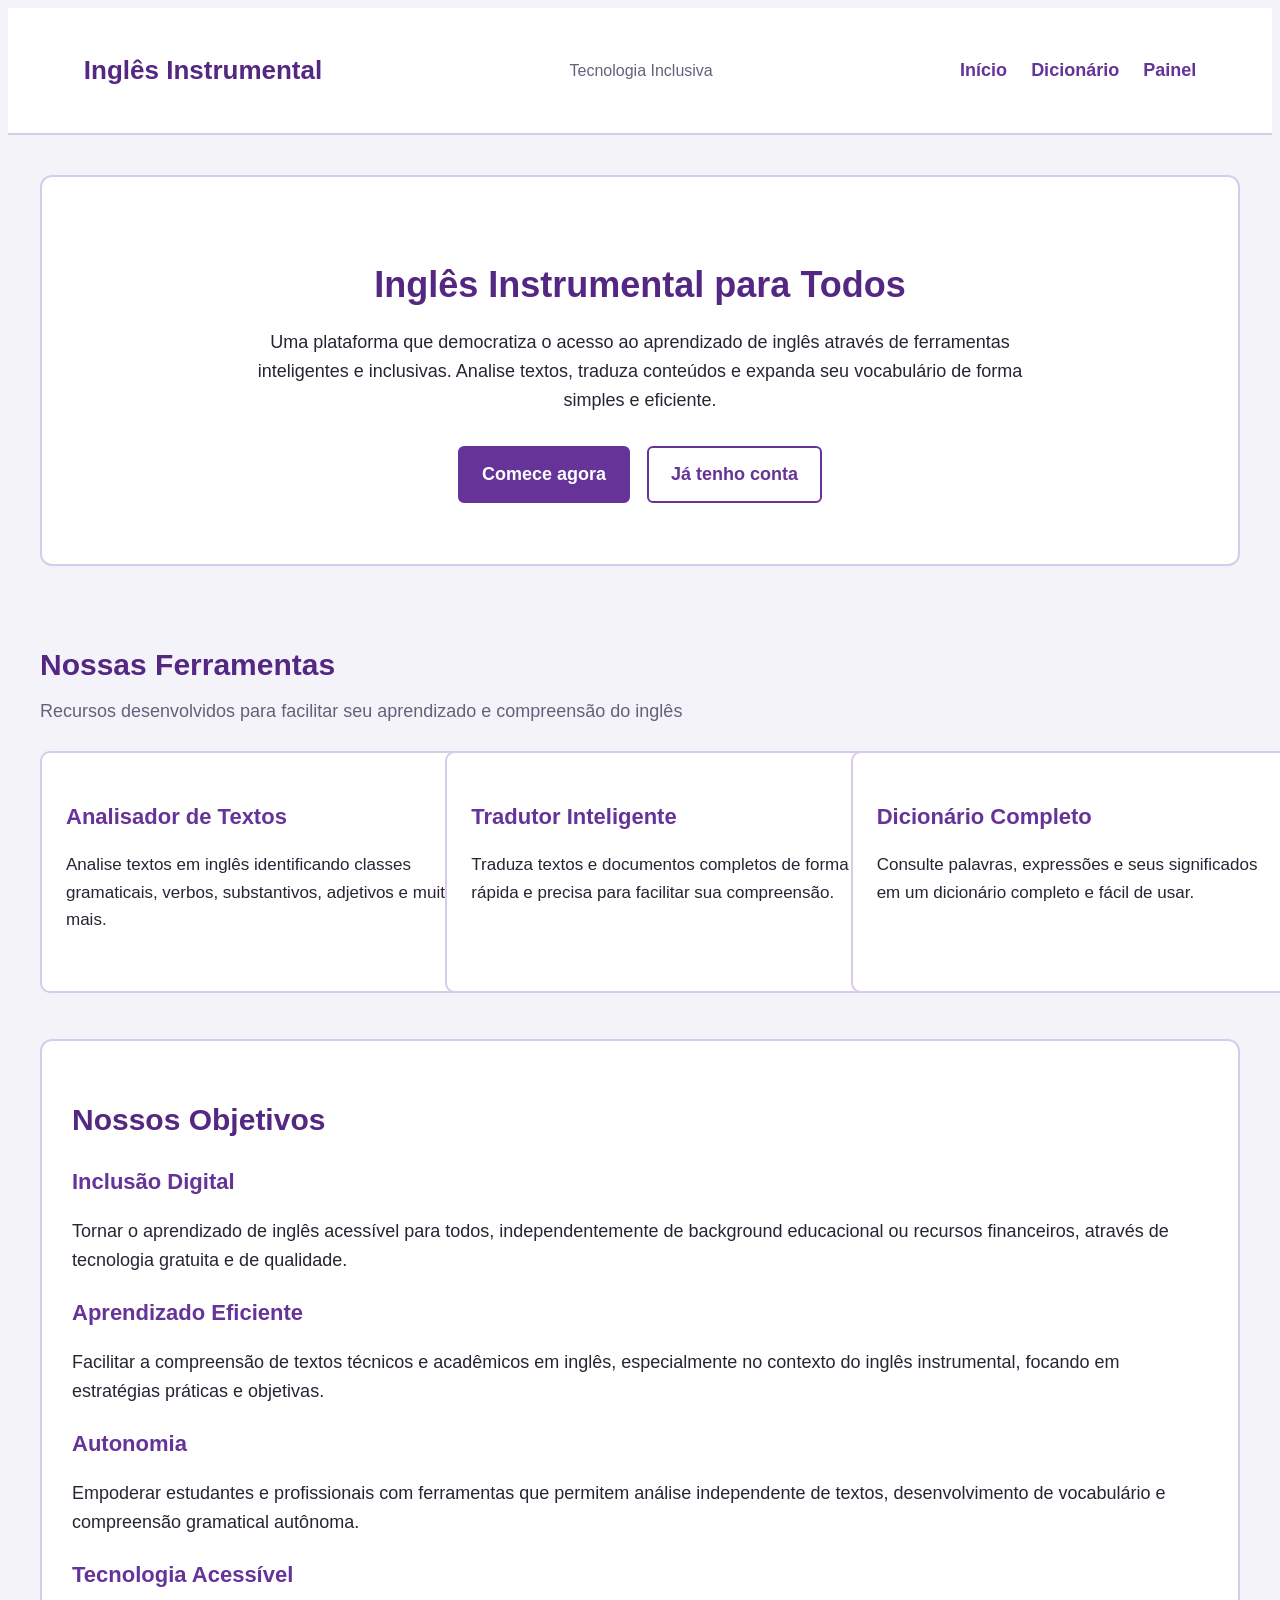
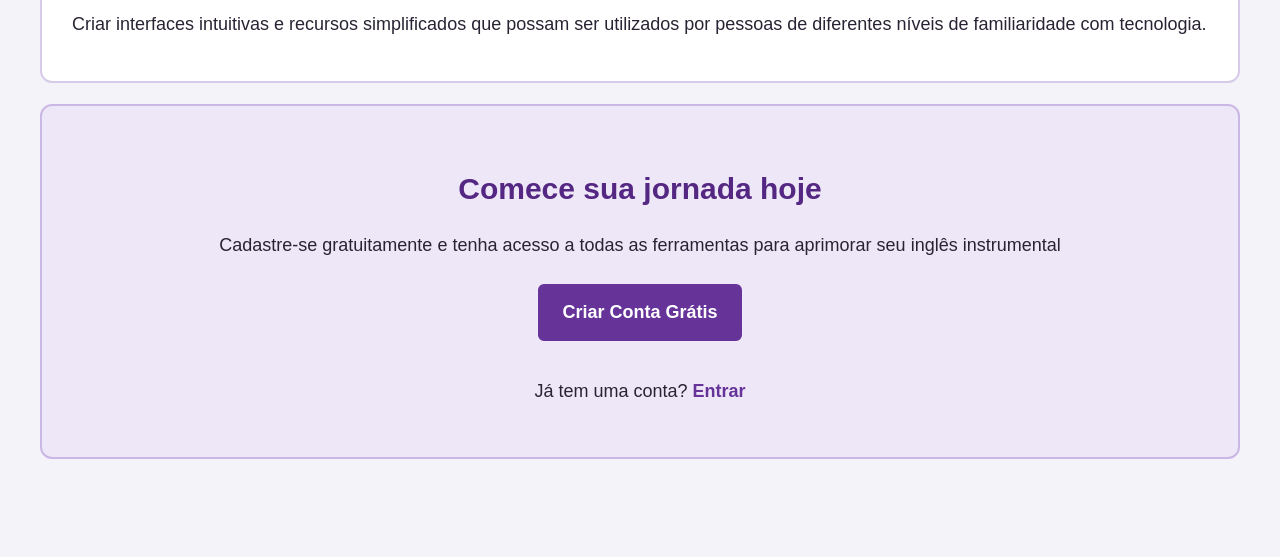
==== pages/index.html @ 8ae05403 "subindo paginas" ====
<!DOCTYPE html>
<html lang="pt-br">
<head>
    <meta charset="UTF-8">
    <meta name="viewport" content="width=device-width, initial-scale=1.0">
    <link rel="stylesheet" href="../css/index.css">
    <title>Introdução</title>
</head>
<body>
    <header>
        <h2 class="nome-site">Inglês Instrumental</h2>
        <span>Tecnologia Inclusiva</span>
        
        <section>
            <a href="">Início</a>
            <a href="">Dicionário</a>
            <a href="">Painel</a>
        </section>
    </header>
    <main>
        <section class="intro">
            <h1>Inglês Instrumental para Todos</h1>
            
            <p>Uma plataforma que democratiza o acesso ao aprendizado de inglês através de ferramentas inteligentes e inclusivas. Analise textos, traduza conteúdos e expanda seu vocabulário de forma simples e eficiente.</p>
            
            <a href="">Comece agora</a>
            <a href="">Já tenho conta</a>
        </section>

        <section>
            <h2>Nossas Ferramentas</h2>
            <span>Recursos desenvolvidos para facilitar seu aprendizado e compreensão do inglês</span>

            <section class="card">
                <h3>Analisador de Textos</h3>
                <p>Analise textos em inglês identificando classes gramaticais, verbos, substantivos, adjetivos e muito mais.</p>
            </section>

            <section class="card">
                <h3>Tradutor Inteligente</h3>
                <p>Traduza textos e documentos completos de forma rápida e precisa para facilitar sua compreensão.</p>
            </section>

            <section class="card">
                <h3>Dicionário Completo</h3>
                <p>Consulte palavras, expressões e seus significados em um dicionário completo e fácil de usar.</p>
            </section>

            <section class="objetivos">
                <h2>Nossos Objetivos</h2>
                <h3>Inclusão Digital</h3>
                <p>Tornar o aprendizado de inglês acessível para todos, independentemente de background educacional ou recursos financeiros, através de tecnologia gratuita e de qualidade.</p>

                <h3>Aprendizado Eficiente</h3>
                <p>Facilitar a compreensão de textos técnicos e acadêmicos em inglês, especialmente no contexto do inglês instrumental, focando em estratégias práticas e objetivas.</p>

                <h3>Autonomia</h3>
                <p>Empoderar estudantes e profissionais com ferramentas que permitem análise independente de textos, desenvolvimento de vocabulário e compreensão gramatical autônoma.</p>

                <h3>Tecnologia Acessível</h3>
                <p>Criar interfaces intuitivas e recursos simplificados que possam ser utilizados por pessoas de diferentes níveis de familiaridade com tecnologia.</p>
            </section>

            <section class="criar-conta">
                <h2>Comece sua jornada hoje</h2>
                <p>Cadastre-se gratuitamente e tenha acesso a todas as ferramentas para aprimorar seu inglês instrumental</p>
                <a href="">Criar Conta Grátis</a>
                <p>Já tem uma conta? <a href="">Entrar</a></p>
            </section>
        </section>
    </main>
</body>
</html>
---- css/index.css ----
```css
/* CONFIGURAÇÃO GERAL */
* {
    margin: 0;
    padding: 0;
    box-sizing: border-box;
}

body {
    font-family: Arial, sans-serif;
    font-size: 18px;
    line-height: 1.6;
    color: #292333;
    background-color: #f5f3fa;
}

a {
    color: #663399;
    text-decoration: none;
}

a:hover {
    text-decoration: underline;
}

/* CABEÇALHO */
header {
    display: flex;
    align-items: center;
    justify-content: space-between;
    flex-wrap: wrap;
    gap: 20px;

    padding: 20px 6%;
    background-color: #ffffff;
    border-bottom: 2px solid #d8cbea;
}

.nome-site {
    font-size: 26px;
    color: #542783;
}

header span {
    font-size: 16px;
    color: #666078;
}

header section {
    display: flex;
    gap: 24px;
    flex-wrap: wrap;
}

header a {
    font-weight: bold;
}

/* CONTEÚDO PRINCIPAL */
main {
    width: 100%;
    max-width: 1200px;
    margin: 0 auto;
    padding: 40px 30px;
}

/* APRESENTAÇÃO INICIAL */
.intro {
    padding: 55px 35px;
    margin-bottom: 50px;

    text-align: center;
    background-color: #ffffff;
    border: 2px solid #d8cbea;
    border-radius: 12px;
}

.intro h1 {
    margin-bottom: 20px;
    font-size: 36px;
    line-height: 1.3;
    color: #542783;
}

.intro p {
    max-width: 800px;
    margin: 0 auto 25px;
}

.intro a {
    display: inline-block;
    margin: 6px;
    padding: 12px 22px;

    border: 2px solid #663399;
    border-radius: 6px;
    background-color: #663399;
    color: #ffffff;
    font-weight: bold;
}

.intro a + a {
    background-color: #ffffff;
    color: #663399;
}

/* SEÇÃO DE FERRAMENTAS */
main > section:nth-child(2) {
    display: grid;
    grid-template-columns: repeat(3, minmax(0, 1fr));
    gap: 16px;

    margin-bottom: 50px;
}

main > section:nth-child(2) > h2,
main > section:nth-child(2) > span {
    grid-column: 1 / -1;
}

main > section:nth-child(2) > h2 {
    margin-bottom: -8px;
    font-size: 30px;
    color: #542783;
}

main > section:nth-child(2) > span {
    margin-bottom: 10px;
    color: #666078;
}

/* CARDS DAS FERRAMENTAS */
main > section:nth-child(2) > .card {
    width: 100%;
    min-width: 0;
    min-height: 190px;
    margin: 0;
    padding: 24px;

    background-color: #ffffff;
    border: 2px solid #d8cbea;
    border-radius: 10px;
}

.card h3 {
    margin-bottom: 12px;
    font-size: 22px;
    color: #663399;
}

.card p {
    font-size: 17px;
}

/* OBJETIVOS */
.objetivos {
    grid-column: 1 / -1;

    margin-top: 30px;
    padding: 30px;

    background-color: #ffffff;
    border: 2px solid #d8cbea;
    border-radius: 12px;
}

.objetivos h2 {
    margin-bottom: 20px;
    font-size: 30px;
    color: #542783;
}

.objetivos h3 {
    margin-top: 20px;
    margin-bottom: 6px;
    font-size: 22px;
    color: #663399;
}

.objetivos p {
    margin-bottom: 12px;
}

/* CHAMADA PARA CADASTRO */
.criar-conta {
    grid-column: 1 / -1;

    margin-top: 5px;
    padding: 35px 25px;

    text-align: center;
    background-color: #eee7f7;
    border: 2px solid #cbb7e5;
    border-radius: 12px;
}

.criar-conta h2 {
    margin-bottom: 12px;
    font-size: 30px;
    color: #542783;
}

.criar-conta p {
    margin-bottom: 16px;
}

.criar-conta > a {
    display: inline-block;
    margin: 8px 0 18px;
    padding: 12px 22px;

    background-color: #663399;
    border: 2px solid #663399;
    border-radius: 6px;
    color: #ffffff;
    font-weight: bold;
}

.criar-conta p a {
    font-weight: bold;
}

/* FOCO DO TECLADO */
a:focus-visible {
    outline: 3px solid #292333;
    outline-offset: 4px;
}

/* TABLETS */
@media (max-width: 850px) {
    header {
        justify-content: center;
        text-align: center;
    }

    header section {
        justify-content: center;
        width: 100%;
    }

    main > section:nth-child(2) {
        grid-template-columns: repeat(2, minmax(0, 1fr));
    }

    .intro h1 {
        font-size: 32px;
    }
}

/* CELULARES */
@media (max-width: 550px) {
    body {
        font-size: 17px;
    }

    header {
        padding: 20px;
    }

    header section {
        justify-content: center;
        gap: 16px;
    }

    main {
        padding: 25px 16px;
    }

    .intro {
        padding: 30px 20px;
    }

    .intro h1 {
        font-size: 28px;
    }

    .intro a {
        display: block;
        margin: 12px 0;
    }

    main > section:nth-child(2) {
        grid-template-columns: 1fr;
    }

    main > section:nth-child(2) > h2 {
        font-size: 26px;
    }

    .card {
        min-height: auto;
    }

    .card h3,
    .objetivos h3 {
        font-size: 20px;
    }

    .objetivos {
        padding: 22px 18px;
    }

    .objetivos h2,
    .criar-conta h2 {
        font-size: 26px;
    }

    .criar-conta {
        padding: 28px 18px;
    }
}
```
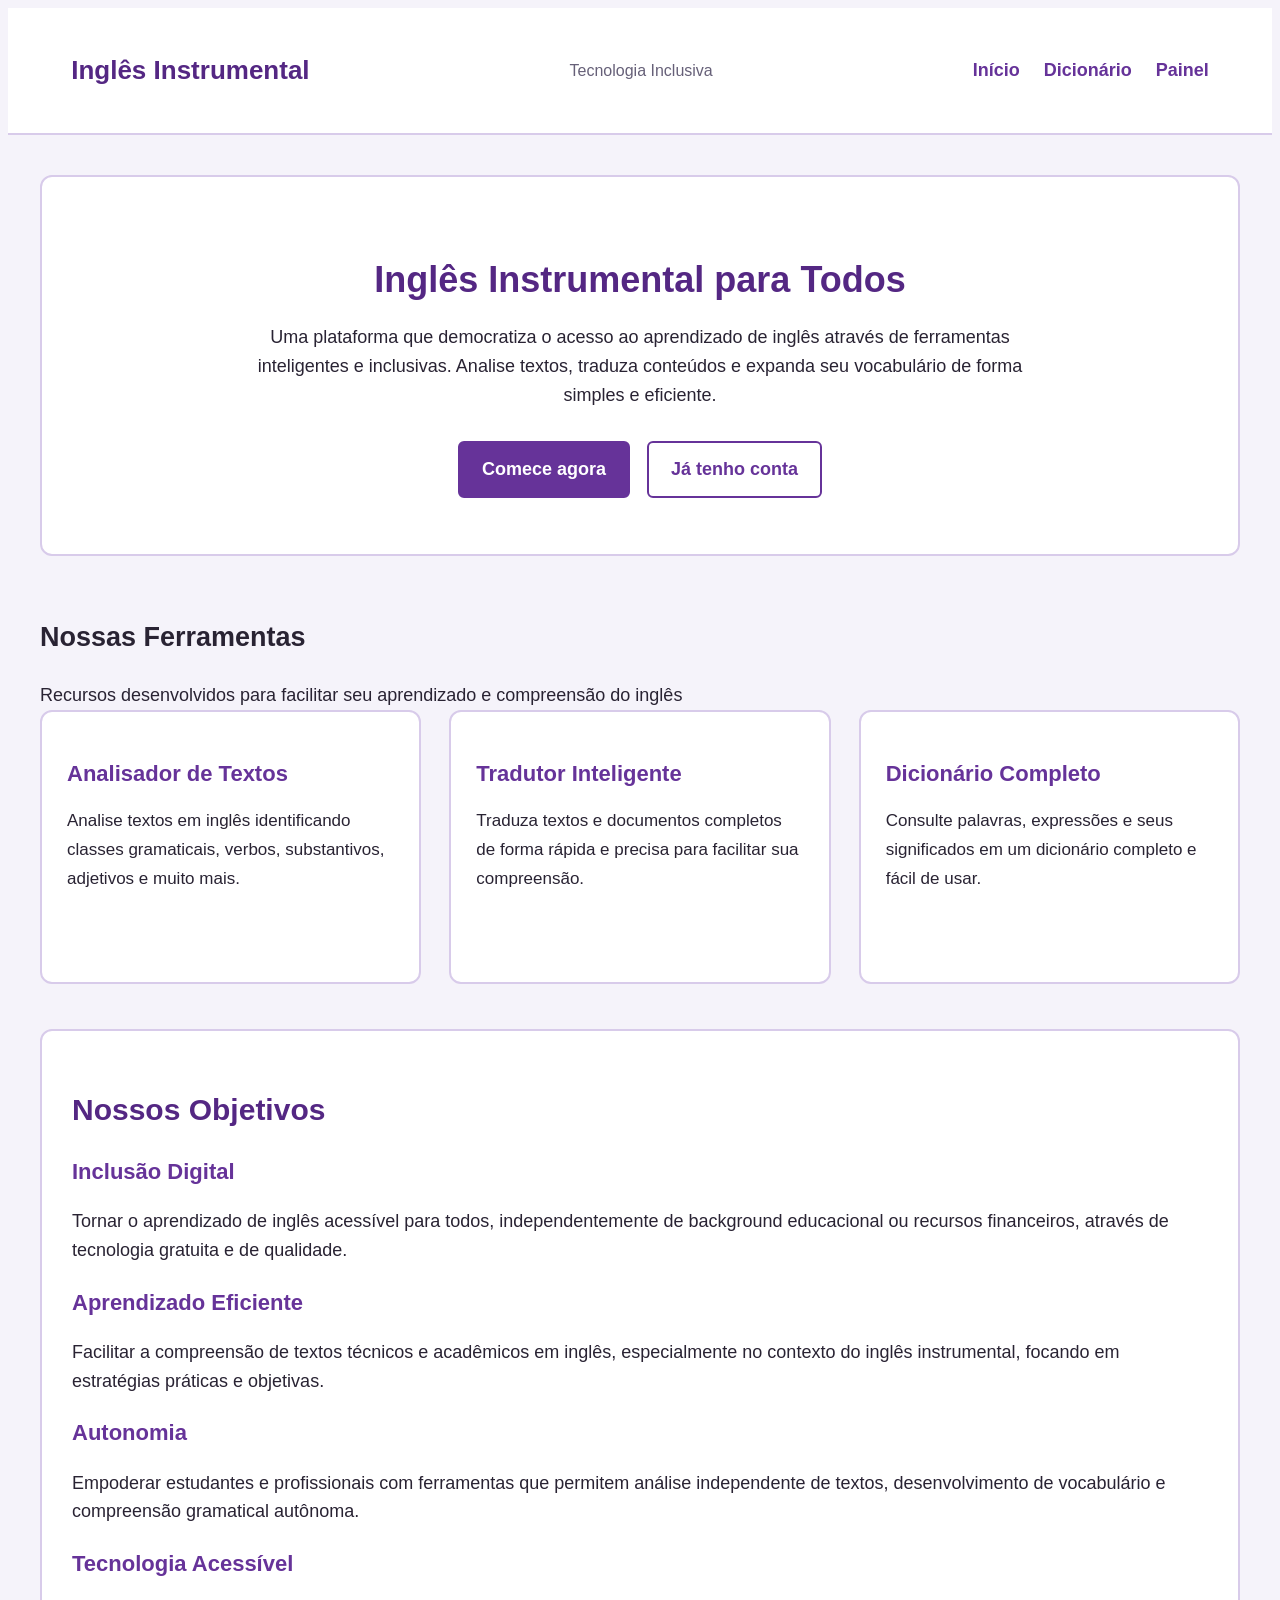
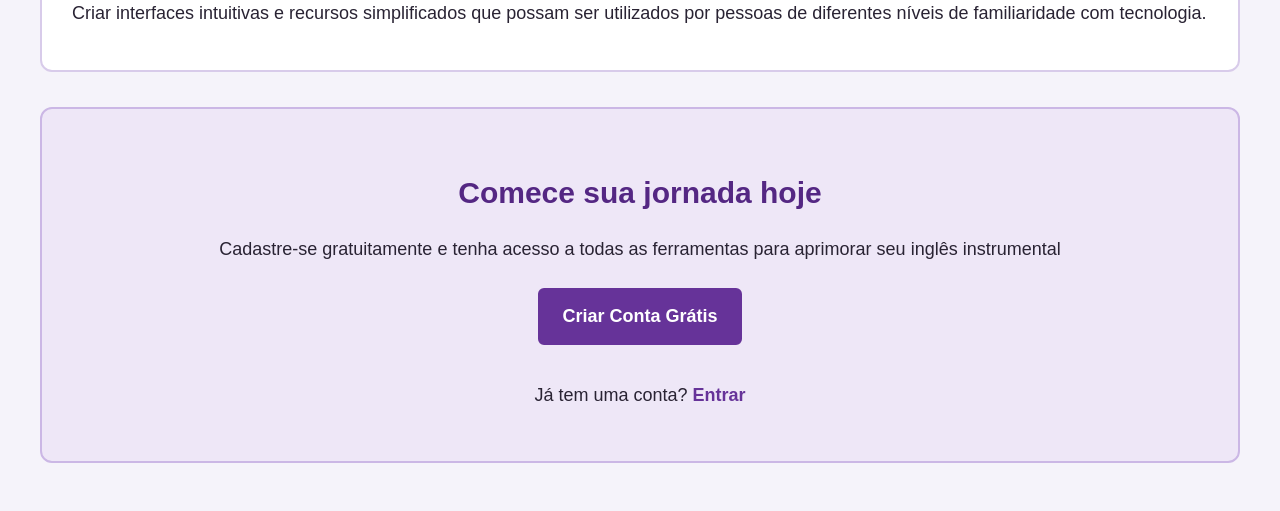
==== commit dbd82060: "corrigindo o espaçamento dos cards" ====
--- a/pages/index.html
+++ b/pages/index.html
@@ -31,6 +31,7 @@
             <h2>Nossas Ferramentas</h2>
             <span>Recursos desenvolvidos para facilitar seu aprendizado e compreensão do inglês</span>
 
+            <div class="ferramentas-grid">
             <section class="card">
                 <h3>Analisador de Textos</h3>
                 <p>Analise textos em inglês identificando classes gramaticais, verbos, substantivos, adjetivos e muito mais.</p>
@@ -45,6 +46,7 @@
                 <h3>Dicionário Completo</h3>
                 <p>Consulte palavras, expressões e seus significados em um dicionário completo e fácil de usar.</p>
             </section>
+            </div>
 
             <section class="objetivos">
                 <h2>Nossos Objetivos</h2>
--- a/css/index.css
+++ b/css/index.css
@@ -1,5 +1,8 @@
 ```css
-/* CONFIGURAÇÃO GERAL */
+/* =========================
+   1. CONFIGURAÇÃO GERAL
+========================= */
+
 * {
     margin: 0;
     padding: 0;
@@ -23,7 +26,10 @@
     text-decoration: underline;
 }
 
-/* CABEÇALHO */
+/* =========================
+   2. CABEÇALHO
+========================= */
+
 header {
     display: flex;
     align-items: center;
@@ -31,7 +37,7 @@
     flex-wrap: wrap;
     gap: 20px;
 
-    padding: 20px 6%;
+    padding: 20px 5%;
     background-color: #ffffff;
     border-bottom: 2px solid #d8cbea;
 }
@@ -48,15 +54,18 @@
 
 header section {
     display: flex;
+    flex-wrap: wrap;
     gap: 24px;
-    flex-wrap: wrap;
 }
 
 header a {
     font-weight: bold;
 }
 
-/* CONTEÚDO PRINCIPAL */
+/* =========================
+   3. CONTEÚDO PRINCIPAL
+========================= */
+
 main {
     width: 100%;
     max-width: 1200px;
@@ -64,10 +73,13 @@
     padding: 40px 30px;
 }
 
-/* APRESENTAÇÃO INICIAL */
+/* =========================
+   4. APRESENTAÇÃO INICIAL
+========================= */
+
 .intro {
-    padding: 55px 35px;
-    margin-bottom: 50px;
+    margin-bottom: 60px;
+    padding: 50px 30px;
 
     text-align: center;
     background-color: #ffffff;
@@ -92,71 +104,88 @@
     margin: 6px;
     padding: 12px 22px;
 
+    color: #ffffff;
+    background-color: #663399;
     border: 2px solid #663399;
     border-radius: 6px;
-    background-color: #663399;
-    color: #ffffff;
     font-weight: bold;
 }
 
 .intro a + a {
-    background-color: #ffffff;
     color: #663399;
-}
-
-/* SEÇÃO DE FERRAMENTAS */
-main > section:nth-child(2) {
+    background-color: #ffffff;
+}
+
+/* =========================
+   5. SEÇÃO DE FERRAMENTAS
+========================= */
+
+.ferramentas {
+    margin-bottom: 60px;
+}
+
+.ferramentas > h2 {
+    margin-bottom: 8px;
+    font-size: 30px;
+    color: #542783;
+}
+
+.ferramentas > span {
+    display: block;
+    margin-bottom: 30px;
+    color: #666078;
+}
+
+/* =========================
+   6. GRID DOS CARDS
+========================= */
+
+.ferramentas-grid {
     display: grid;
+
+    /* Três colunas iguais */
     grid-template-columns: repeat(3, minmax(0, 1fr));
-    gap: 16px;
-
-    margin-bottom: 50px;
-}
-
-main > section:nth-child(2) > h2,
-main > section:nth-child(2) > span {
-    grid-column: 1 / -1;
-}
-
-main > section:nth-child(2) > h2 {
-    margin-bottom: -8px;
-    font-size: 30px;
-    color: #542783;
-}
-
-main > section:nth-child(2) > span {
-    margin-bottom: 10px;
-    color: #666078;
-}
-
-/* CARDS DAS FERRAMENTAS */
-main > section:nth-child(2) > .card {
+
+    /* Espaço real entre os cards */
+    gap: 28px;
+
     width: 100%;
+    align-items: stretch;
+}
+
+.card {
+    /* Remove interferências de regras antigas */
+    float: none;
+    width: auto;
     min-width: 0;
-    min-height: 190px;
     margin: 0;
-    padding: 24px;
+
+    min-height: 220px;
+    padding: 25px;
 
     background-color: #ffffff;
     border: 2px solid #d8cbea;
-    border-radius: 10px;
+    border-radius: 12px;
 }
 
 .card h3 {
     margin-bottom: 12px;
     font-size: 22px;
+    line-height: 1.4;
     color: #663399;
 }
 
 .card p {
     font-size: 17px;
-}
-
-/* OBJETIVOS */
+    line-height: 1.7;
+}
+
+/* =========================
+   7. OBJETIVOS
+========================= */
+
 .objetivos {
-    grid-column: 1 / -1;
-
-    margin-top: 30px;
+    margin-top: 45px;
     padding: 30px;
 
     background-color: #ffffff;
@@ -181,11 +210,12 @@
     margin-bottom: 12px;
 }
 
-/* CHAMADA PARA CADASTRO */
+/* =========================
+   8. CHAMADA PARA CADASTRO
+========================= */
+
 .criar-conta {
-    grid-column: 1 / -1;
-
-    margin-top: 5px;
+    margin-top: 35px;
     padding: 35px 25px;
 
     text-align: center;
@@ -209,10 +239,10 @@
     margin: 8px 0 18px;
     padding: 12px 22px;
 
+    color: #ffffff;
     background-color: #663399;
     border: 2px solid #663399;
     border-radius: 6px;
-    color: #ffffff;
     font-weight: bold;
 }
 
@@ -220,13 +250,19 @@
     font-weight: bold;
 }
 
-/* FOCO DO TECLADO */
+/* =========================
+   9. ACESSIBILIDADE
+========================= */
+
 a:focus-visible {
     outline: 3px solid #292333;
     outline-offset: 4px;
 }
 
-/* TABLETS */
+/* =========================
+   10. TABLETS
+========================= */
+
 @media (max-width: 850px) {
     header {
         justify-content: center;
@@ -238,8 +274,9 @@
         width: 100%;
     }
 
-    main > section:nth-child(2) {
+    .ferramentas-grid {
         grid-template-columns: repeat(2, minmax(0, 1fr));
+        gap: 24px;
     }
 
     .intro h1 {
@@ -247,7 +284,10 @@
     }
 }
 
-/* CELULARES */
+/* =========================
+   11. CELULARES
+========================= */
+
 @media (max-width: 550px) {
     body {
         font-size: 17px;
@@ -279,16 +319,14 @@
         margin: 12px 0;
     }
 
-    main > section:nth-child(2) {
-        grid-template-columns: 1fr;
-    }
-
-    main > section:nth-child(2) > h2 {
-        font-size: 26px;
+    .ferramentas-grid {
+        grid-template-columns: minmax(0, 1fr);
+        gap: 20px;
     }
 
     .card {
         min-height: auto;
+        padding: 22px;
     }
 
     .card h3,
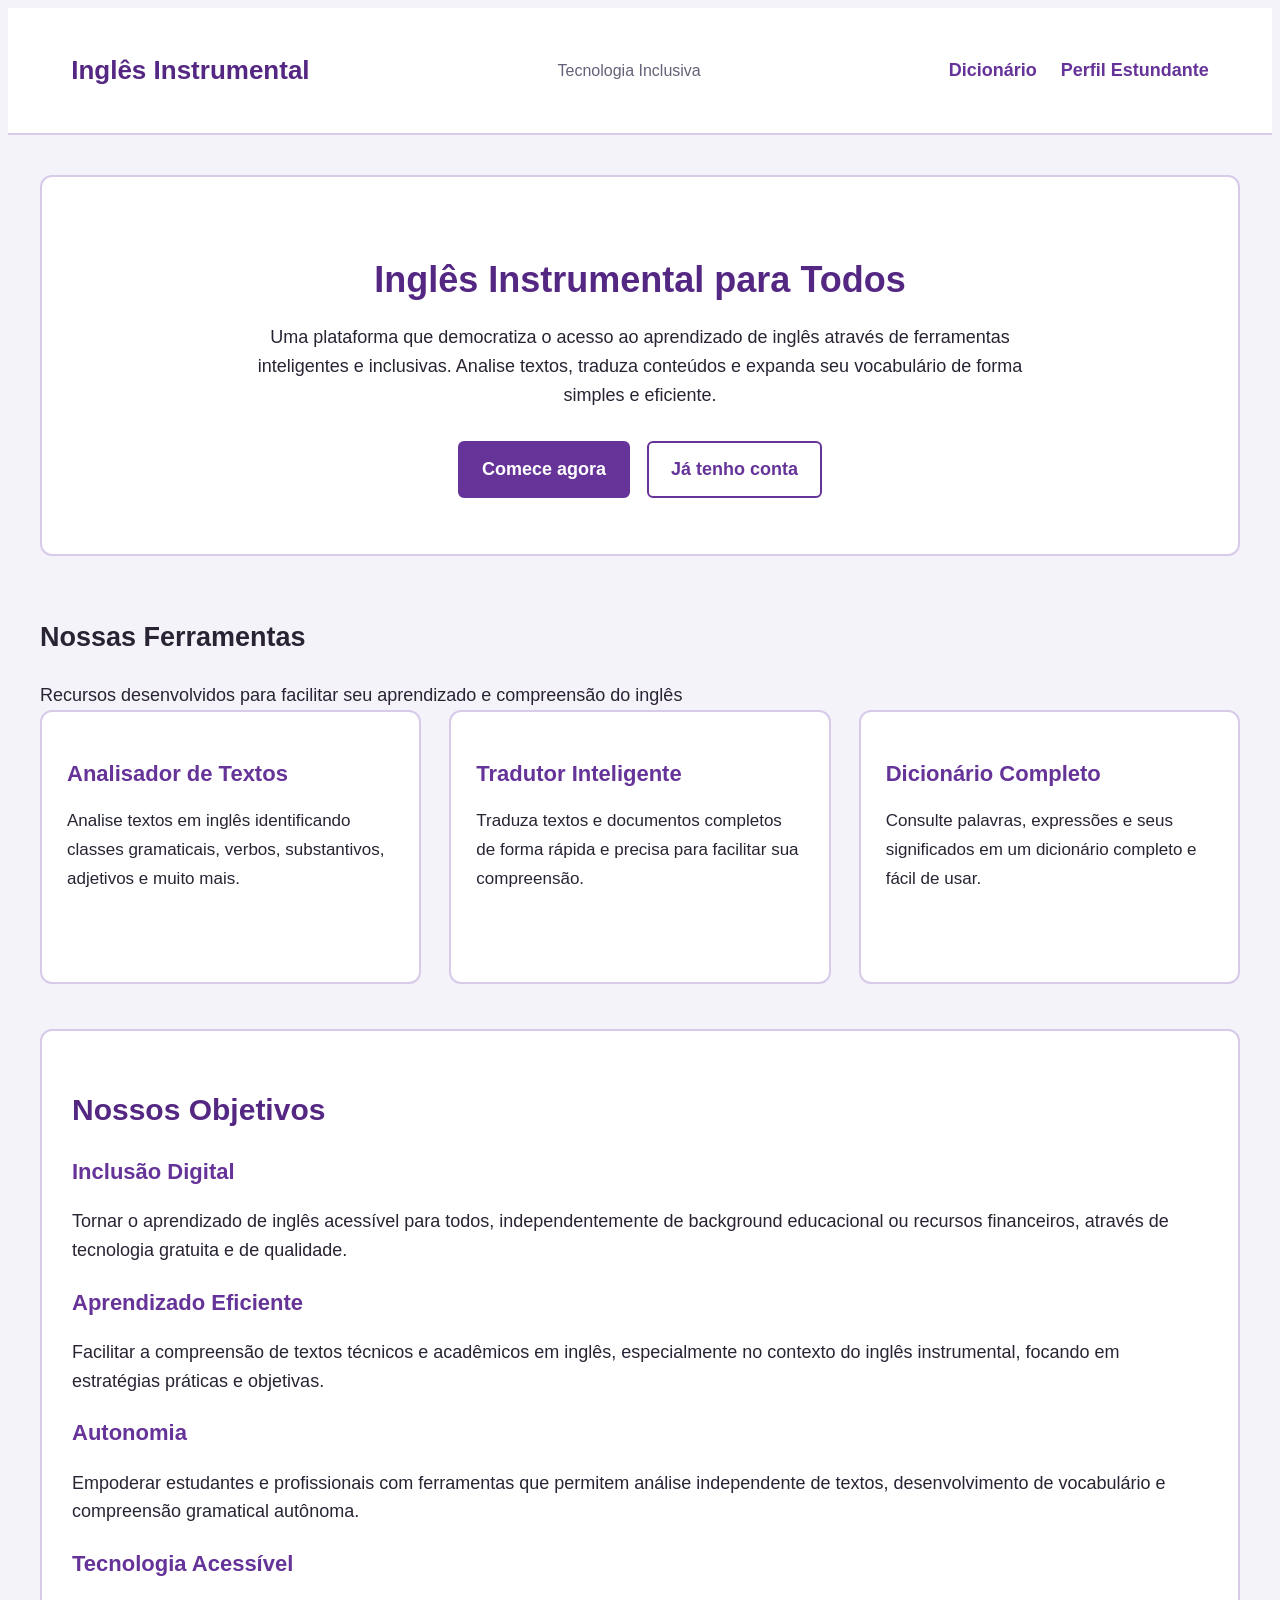
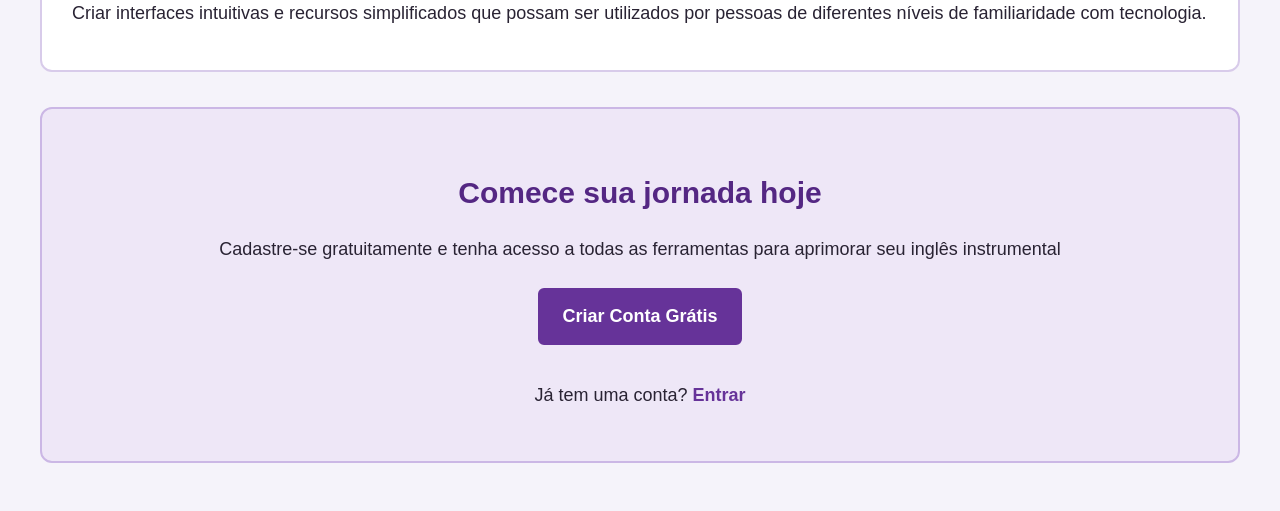
==== commit 7ff21f2a: "corrigindo algumas funcionalidades" ====
--- a/pages/index.html
+++ b/pages/index.html
@@ -12,9 +12,8 @@
         <span>Tecnologia Inclusiva</span>
         
         <section>
-            <a href="">Início</a>
-            <a href="">Dicionário</a>
-            <a href="">Painel</a>
+            <a href="dicionario.html">Dicionário</a>
+            <a href="estudante/pages/index.html">Perfil Estundante</a>
         </section>
     </header>
     <main>
@@ -23,8 +22,8 @@
             
             <p>Uma plataforma que democratiza o acesso ao aprendizado de inglês através de ferramentas inteligentes e inclusivas. Analise textos, traduza conteúdos e expanda seu vocabulário de forma simples e eficiente.</p>
             
-            <a href="">Comece agora</a>
-            <a href="">Já tenho conta</a>
+            <a href="cadastro.html">Comece agora</a>
+            <a href="login.html">Já tenho conta</a>
         </section>
 
         <section>
@@ -66,8 +65,8 @@
             <section class="criar-conta">
                 <h2>Comece sua jornada hoje</h2>
                 <p>Cadastre-se gratuitamente e tenha acesso a todas as ferramentas para aprimorar seu inglês instrumental</p>
-                <a href="">Criar Conta Grátis</a>
-                <p>Já tem uma conta? <a href="">Entrar</a></p>
+                <a href="cadastro.html">Criar Conta Grátis</a>
+                <p>Já tem uma conta? <a href="login.html">Entrar</a></p>
             </section>
         </section>
     </main>
--- a/css/index.css
+++ b/css/index.css
@@ -347,4 +347,3 @@
         padding: 28px 18px;
     }
 }
-```
